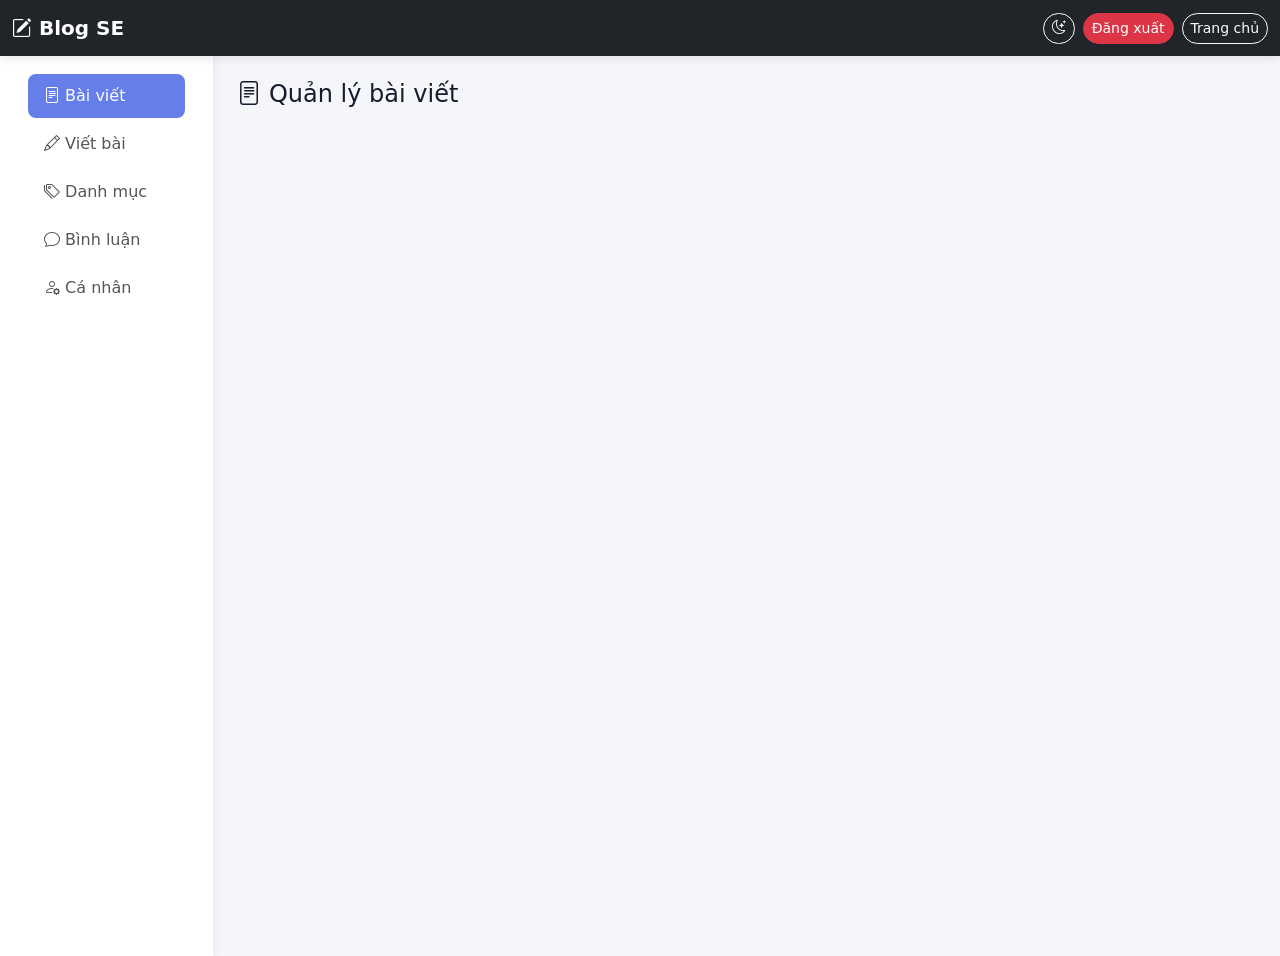
==== src/main/webapp/dashboard.html @ 47fefaf0 "Initial commit" ====
<!DOCTYPE html>
<html lang="vi">

<head>
    <meta charset="UTF-8">
    <meta name="viewport" content="width=device-width, initial-scale=1.0">
    <title>Dashboard - Blog SE</title>
    <link href="https://cdn.jsdelivr.net/npm/bootstrap@5.3.0/dist/css/bootstrap.min.css" rel="stylesheet">
    <link rel="stylesheet" href="https://cdn.jsdelivr.net/npm/bootstrap-icons@1.10.0/font/bootstrap-icons.css">
    <link rel="stylesheet" href="css/style.css">
</head>

<body>
    <!-- Navbar -->
    <nav class="navbar navbar-expand-lg navbar-dark bg-dark">
        <div class="container-fluid">
            <a class="navbar-brand fw-bold" href="index.html"><i class="bi bi-pencil-square"></i> Blog SE</a>
            <div class="d-flex align-items-center">
                <span class="text-white me-2" id="userInfo"></span>
                <button class="btn btn-outline-light btn-sm me-2" onclick="toggleTheme()"><i
                        class="bi bi-moon-stars"></i></button>
                <a href="#" class="btn btn-danger btn-sm me-2" onclick="logout()">Đăng xuất</a>
                <a href="index.html" class="btn btn-outline-light btn-sm">Trang chủ</a>
            </div>
        </div>
    </nav>

    <div class="container-fluid">
        <div class="row">
            <!-- Sidebar -->
            <nav class="col-md-2 d-md-block sidebar p-3">
                <ul class="nav flex-column">
                    <li class="nav-item">
                        <a class="nav-link active" href="#" onclick="loadSection('posts')"><i
                                class="bi bi-file-text"></i> Bài viết</a>
                    </li>
                    <li class="nav-item">
                        <a class="nav-link" href="#" onclick="loadSection('write')"><i class="bi bi-pencil"></i> Viết
                            bài</a>
                    </li>
                    <li class="nav-item">
                        <a class="nav-link" href="#" onclick="loadSection('categories')"><i class="bi bi-tags"></i> Danh
                            mục</a>
                    </li>
                    <li class="nav-item">
                        <a class="nav-link" href="#" onclick="loadSection('comments')"><i class="bi bi-chat"></i> Bình
                            luận</a>
                    </li>
                    <li class="nav-item" id="modMenu" style="display:none;">
                        <a class="nav-link" href="#" onclick="loadSection('moderation')"><i
                                class="bi bi-check-circle"></i> Duyệt bài</a>
                    </li>
                    <li class="nav-item" id="adminMenu" style="display:none;">
                        <a class="nav-link" href="#" onclick="loadSection('users')"><i class="bi bi-people"></i> Người
                            dùng</a>
                    </li>
                    <li class="nav-item">
                        <a class="nav-link" href="profile.html"><i class="bi bi-person-gear"></i> Cá nhân</a>
                    </li>
                </ul>
            </nav>

            <!-- Content -->
            <main class="col-md-10 p-4">
                <div id="dashContent">
                    <h4><i class="bi bi-file-text"></i> Quản lý bài viết</h4>
                    <div id="postsContainer"></div>
                </div>
            </main>
        </div>
    </div>

    <script src="https://cdn.jsdelivr.net/npm/bootstrap@5.3.0/dist/js/bootstrap.bundle.min.js"></script>
    <script src="js/app.js"></script>
    <script>
        let currentUser = null;

        function updateUI(user) {
            document.getElementById('userInfo').textContent = '👤 ' + user.fullName;
            if (user.role === 'MODERATOR' || user.role === 'ADMIN') {
                document.getElementById('modMenu').style.display = 'block';
            } else {
                document.getElementById('modMenu').style.display = 'none';
            }
            if (user.role === 'ADMIN') {
                document.getElementById('adminMenu').style.display = 'block';
            } else {
                document.getElementById('adminMenu').style.display = 'none';
            }
        }

        async function checkLogin() {
            const res = await callApi('GET', '/current-user');
            if (res.success) {
                currentUser = res.user;
                updateUI(currentUser);
                loadSection('posts');
            } else {
                window.location.href = 'login.html';
            }
        }

        async function loadSection(section) {
            const content = document.getElementById('dashContent');
            switch (section) {
                case 'posts':
                    content.innerHTML = `
                        <h4><i class="bi bi-file-text"></i> Quản lý bài viết</h4>
                        <div class="table-responsive">
                            <table class="table table-hover">
                                <thead><tr><th>ID</th><th>Tiêu đề</th><th>Trạng thái</th><th>Hành động</th></tr></thead>
                                <tbody id="myPostsBody"><tr><td colspan="4" class="text-center text-muted">Đang tải...</td></tr></tbody>
                            </table>
                        </div>`;
                    await loadMyPosts();
                    break;
                case 'write':
                    content.innerHTML = `
                        <h4><i class="bi bi-pencil"></i> Viết bài mới</h4>
                        <div class="card p-3">
                            <form id="writeForm">
                                <div class="mb-2"><input type="text" id="postTitle" class="form-control" placeholder="Tiêu đề" required></div>
                                <div class="mb-2"><input type="text" id="postSummary" class="form-control" placeholder="Tóm tắt"></div>
                                <div class="mb-2"><select id="postCategory" class="form-select"></select></div>
                                <div class="mb-2"><textarea id="postContent" class="form-control" rows="6" placeholder="Nội dung..."></textarea></div>
                                <button type="submit" class="btn btn-primary">Đăng bài</button>
                            </form>
                        </div>
                    `;
                    await loadCategoryOptions();
                    document.getElementById('writeForm').addEventListener('submit', submitPost);
                    break;
                case 'categories':
                    content.innerHTML = `
                        <h4><i class="bi bi-tags"></i> Danh mục</h4>
                        <div id="categoryList" class="table-responsive"></div>`;
                    await loadCategories();
                    break;
                case 'comments':
                    content.innerHTML = `
                        <h4><i class="bi bi-chat"></i> Quản lý bình luận</h4>
                        <div id="commentList" class="table-responsive"></div>`;
                    await loadAllComments();
                    break;
                case 'moderation':
                    content.innerHTML = `
                        <h4><i class="bi bi-check-circle"></i> Duyệt bài</h4>
                        <div id="pendingPosts"></div>`;
                    await loadPendingPosts();
                    break;
                case 'users':
                    content.innerHTML = `
                        <h4><i class="bi bi-people"></i> Quản lý người dùng</h4>
                        <div class="input-group mb-2" style="max-width:300px;">
                            <input type="text" id="searchUserInput" class="form-control" placeholder="Tìm user..." onkeyup="loadUsers()">
                            <button class="btn btn-outline-secondary" onclick="document.getElementById('searchUserInput').value=''; loadUsers()">✕</button>
                        </div>
                        <div id="userList" class="table-responsive"></div>`;
                    await loadUsers();
                    break;
            }
        }

        // ---- My Posts ----
        async function loadMyPosts() {
            const posts = await callApi('GET', '/posts?action=my');
            const tbody = document.getElementById('myPostsBody');
            if (!posts || posts.length === 0) {
                tbody.innerHTML = '<tr><td colspan="4" class="text-center text-muted">Chưa có bài viết</td></tr>';
                return;
            }
            tbody.innerHTML = posts.map(p => `
                <tr>
                    <td>${p.postId}</td>
                    <td>${p.title}</td>
                    <td>${getStatusBadge(p.status)}</td>
                    <td>
                        <button class="btn btn-sm btn-danger" onclick="deletePost(${p.postId})"><i class="bi bi-trash"></i></button>
                        ${p.status === 'REJECTED' ? `<button class="btn btn-sm btn-warning" onclick="resubmitPost(${p.postId})">Gửi lại</button>` : ''}
                    </td>
                </tr>
            `).join('');
        }

        async function deletePost(id) {
            if (!confirm('Xóa bài viết này?')) return;
            const result = await callApi('POST', '/posts', { action: 'delete', id });
            if (result.success) { showToast('Đã xóa', 'success'); loadMyPosts(); }
            else showToast(result.message || 'Lỗi', 'danger');
        }

        async function resubmitPost(id) {
            const result = await callApi('POST', '/posts', { action: 'resubmit', id });
            if (result.success) { showToast('Đã gửi lại', 'success'); loadMyPosts(); }
            else showToast(result.message || 'Lỗi', 'danger');
        }

        // ---- Write ----
        async function loadCategoryOptions() {
            const cats = await callApi('GET', '/categories');
            const sel = document.getElementById('postCategory');
            if (cats) sel.innerHTML = cats.map(c => `<option value="${c.categoryId}">${c.categoryName}</option>`).join('');
        }

        async function submitPost(e) {
            e.preventDefault();
            const title = document.getElementById('postTitle').value.trim();
            const content = document.getElementById('postContent').value.trim();
            if (!title || !content) { showToast('Vui lòng nhập đủ tiêu đề và nội dung', 'danger'); return; }
            const data = {
                action: 'add',
                title,
                content,
                summary: document.getElementById('postSummary').value.trim(),
                categoryId: document.getElementById('postCategory').value
            };
            const result = await callApi('POST', '/posts', data);
            if (result.success) {
                showToast('✅ ' + result.message, 'success');
                loadSection('posts');
            } else {
                showToast('❌ ' + result.message, 'danger');
            }
        }

        // ---- Categories ----
        async function loadCategories() {
            const cats = await callApi('GET', '/categories');
            const container = document.getElementById('categoryList');
            if (!cats || cats.length === 0) {
                container.innerHTML = '<p class="text-muted">Chưa có danh mục</p>';
                return;
            }
            container.innerHTML = `<table class="table"><thead><tr><th>Tên</th><th>Mô tả</th></tr></thead><tbody>
                ${cats.map(c => `<tr><td>${c.categoryName}</td><td>${c.description || ''}</td></tr>`).join('')}
            </tbody></table>`;
        }

        // ---- All Comments (Mod/Admin) ----
        async function loadAllComments() {
            const comments = await callApi('GET', '/comments?action=all');
            const container = document.getElementById('commentList');
            if (!comments || comments.length === 0) {
                container.innerHTML = '<p class="text-muted">Chưa có bình luận</p>';
                return;
            }
            container.innerHTML = `<table class="table"><thead><tr><th>ID</th><th>Nội dung</th><th>Bài viết</th><th>Người dùng</th><th>Trạng thái</th><th>Hành động</th></tr></thead><tbody>
                ${comments.map(c => `
                    <tr>
                        <td>${c.commentId}</td>
                        <td>${c.content}</td>
                        <td>${c.postTitle || 'N/A'}</td>
                        <td>${c.username}</td>
                        <td>${getStatusBadge(c.status)}</td>
                        <td>
                            <button class="btn btn-sm btn-outline-warning" onclick="toggleCommentAdmin(${c.commentId})">
                                ${c.status === 'VISIBLE' ? 'Ẩn' : 'Hiện'}
                            </button>
                            <button class="btn btn-sm btn-outline-danger" onclick="deleteCommentAdmin(${c.commentId})">Xóa</button>
                        </td>
                    </tr>
                `).join('')}
            </tbody></table>`;
        }

        async function toggleCommentAdmin(id) {
            const result = await callApi('POST', '/comments', { action: 'toggle', id });
            if (result.success) { showToast('Đã cập nhật', 'success'); loadAllComments(); }
            else showToast(result.message || 'Lỗi', 'danger');
        }

        async function deleteCommentAdmin(id) {
            if (!confirm('Xóa bình luận này?')) return;
            const result = await callApi('POST', '/comments', { action: 'delete', id });
            if (result.success) { showToast('Đã xóa', 'success'); loadAllComments(); }
            else showToast(result.message || 'Lỗi', 'danger');
        }

        // ---- Pending Posts (Moderator) ----
        async function loadPendingPosts() {
            const posts = await callApi('GET', '/posts?action=pending');
            const container = document.getElementById('pendingPosts');
            if (!posts || posts.length === 0) {
                container.innerHTML = '<p class="text-muted">Không có bài chờ duyệt</p>';
                return;
            }
            container.innerHTML = posts.map(p => `
                <div class="card p-3 mb-2">
                    <div class="d-flex justify-content-between align-items-center">
                        <div><strong>${p.title}</strong> ${getStatusBadge(p.status)}</div>
                        <div>
                            <button class="btn btn-sm btn-success" onclick="approvePost(${p.postId})"><i class="bi bi-check"></i> Duyệt</button>
                            <button class="btn btn-sm btn-danger" onclick="rejectPost(${p.postId})"><i class="bi bi-x"></i> Từ chối</button>
                        </div>
                    </div>
                    <small class="text-muted">${p.authorName}</small>
                </div>
            `).join('');
        }

        async function approvePost(id) {
            const result = await callApi('POST', '/posts', { action: 'approve', id });
            if (result.success) { showToast('Đã duyệt', 'success'); loadPendingPosts(); loadMyPosts(); }
            else showToast(result.message || 'Lỗi', 'danger');
        }

        async function rejectPost(id) {
            const reason = prompt('Lý do từ chối:');
            if (reason === null) return;
            const result = await callApi('POST', '/posts', { action: 'reject', id });
            if (result.success) { showToast('Đã từ chối', 'warning'); loadPendingPosts(); loadMyPosts(); }
            else showToast(result.message || 'Lỗi', 'danger');
        }

        // ---- Users (Admin) ----
        async function loadUsers() {
            const keyword = document.getElementById('searchUserInput')?.value || '';
            const url = keyword ? `/users?action=search&keyword=${encodeURIComponent(keyword)}` : '/users?action=list';
            const users = await callApi('GET', url);
            const container = document.getElementById('userList');
            if (!users || users.length === 0) {
                container.innerHTML = '<p class="text-muted">Không tìm thấy user</p>';
                return;
            }
            container.innerHTML = `<table class="table"><thead><tr><th>Username</th><th>Họ tên</th><th>Quyền</th><th>Trạng thái</th><th>Hành động</th></tr></thead><tbody>
                ${users.map(u => `
                    <tr>
                        <td>${u.username}</td>
                        <td>${u.fullName}</td>
                        <td><span class="badge ${u.role === 'ADMIN' ? 'bg-danger' : u.role === 'MODERATOR' ? 'bg-warning' : 'bg-secondary'}">${u.role}</span></td>
                        <td>${getStatusBadge(u.status)}</td>
                        <td>
                            ${u.userId !== currentUser?.userId ? `
                                <button class="btn btn-sm btn-${u.status === 'ACTIVE' ? 'danger' : 'success'}" onclick="toggleUser(${u.userId})">${u.status === 'ACTIVE' ? '🔒 Khóa' : '🔓 Mở'}</button>
                                <button class="btn btn-sm btn-info" onclick="changeRole(${u.userId})"><i class="bi bi-arrow-repeat"></i></button>
                            ` : ''}
                        </td>
                    </tr>
                `).join('')}
            </tbody></table>`;
        }

        async function toggleUser(id) {
            const user = await callApi('GET', `/users?action=detail&id=${id}`);
            if (user.error) return;
            const newStatus = user.status === 'ACTIVE' ? 'BLOCKED' : 'ACTIVE';
            const result = await callApi('POST', '/users', { action: 'block', id, status: newStatus });
            if (result.success) { showToast(`Đã ${newStatus === 'ACTIVE' ? 'mở khóa' : 'khóa'}`, 'success'); loadUsers(); }
            else showToast(result.message || 'Lỗi', 'danger');
        }

        async function changeRole(id) {
            const roles = ['USER', 'MODERATOR', 'ADMIN'];
            const user = await callApi('GET', `/users?action=detail&id=${id}`);
            if (user.error) return;
            const newRole = roles[(roles.indexOf(user.role) + 1) % roles.length];
            const result = await callApi('POST', '/users', { action: 'changeRole', id, role: newRole });
            if (result.success) { showToast(`Đã đổi thành ${newRole}`, 'info'); loadUsers(); }
            else showToast(result.message || 'Lỗi', 'danger');
        }

        // ---- Logout ----
        async function logout() {
            await callApi('POST', '/logout');
            window.location.href = 'login.html';
        }

        // ---- Init ----
        document.addEventListener('DOMContentLoaded', function () {
            loadTheme();
            checkLogin();
        });
    </script>
</body>

</html>
---- src/main/webapp/css/style.css ----
/* ===== RESET & BASE ===== */
* {
    box-sizing: border-box;
    margin: 0;
    padding: 0;
}

body {
    font-family: 'Segoe UI', system-ui, -apple-system, sans-serif;
    background: #f4f6f9;
    color: #1a1a2e;
    transition: background 0.3s ease, color 0.3s ease;
}

a {
    text-decoration: none;
}

/* ===== DARK THEME CẢI TIẾN ===== */
body.dark-theme {
    background: #0d0d1a;
    color: #e8e8e8;
}

body.dark-theme .card,
body.dark-theme .filter-section,
body.dark-theme .sidebar,
body.dark-theme .form-control,
body.dark-theme .list-group-item,
body.dark-theme .modal-content,
body.dark-theme .login-card {
    background: #1a1a2e;
    color: #e8e8e8;
    border-color: #2a2a4a;
}

body.dark-theme .card-footer {
    background: #12121f;
    border-color: #2a2a4a;
}

body.dark-theme .navbar {
    background: #0a0a15 !important;
    border-bottom: 1px solid #2a2a4a;
}

body.dark-theme .text-muted {
    color: #a0a0b8 !important;
}

body.dark-theme .btn-outline-light {
    color: #ccc;
    border-color: #444;
}

body.dark-theme .btn-outline-light:hover {
    background: #333;
    color: #fff;
}

body.dark-theme .table {
    color: #e8e8e8;
}

body.dark-theme .table-striped>tbody>tr:nth-of-type(odd) {
    background: #14142a;
}

body.dark-theme .table-hover>tbody>tr:hover {
    background: #1e1e3a;
}

body.dark-theme .form-control {
    background: #14142a;
    color: #e8e8e8;
    border-color: #2a2a4a;
}

body.dark-theme .form-control:focus {
    background: #1a1a2e;
    border-color: #667eea;
    box-shadow: 0 0 0 0.2rem rgba(102, 126, 234, 0.25);
}

body.dark-theme .nav-link {
    color: #b0b0c8;
}

body.dark-theme .nav-link:hover {
    background: #2a2a4a;
    color: #fff;
}

body.dark-theme .nav-link.active {
    background: #667eea;
    color: white !important;
}

body.dark-theme .dropdown-menu {
    background: #1a1a2e;
    border-color: #2a2a4a;
}

body.dark-theme .dropdown-item {
    color: #e8e8e8;
}

body.dark-theme .dropdown-item:hover {
    background: #2a2a4a;
}

body.dark-theme .border-bottom {
    border-color: #2a2a4a !important;
}

body.dark-theme .comment-box {
    background: #14142a;
}

/* ===== NAVBAR ===== */
.navbar {
    box-shadow: 0 2px 10px rgba(0, 0, 0, 0.1);
}

.navbar-brand {
    font-weight: 700;
}

/* ===== HERO ===== */
.hero {
    background: linear-gradient(135deg, #667eea 0%, #764ba2 100%);
    color: white;
    padding: 60px 0;
}

/* ===== CARDS ===== */
.card {
    transition: transform 0.2s, box-shadow 0.2s;
    border: none;
    border-radius: 12px;
    box-shadow: 0 2px 10px rgba(0, 0, 0, 0.05);
    background: white;
}

.card:hover {
    transform: translateY(-4px);
    box-shadow: 0 8px 25px rgba(0, 0, 0, 0.12);
}

/* ===== FILTER SECTION ===== */
.filter-section {
    background: white;
    padding: 16px 20px;
    border-radius: 12px;
    box-shadow: 0 2px 8px rgba(0, 0, 0, 0.05);
    margin-bottom: 20px;
}

/* ===== SIDEBAR ===== */
.sidebar {
    background: white;
    min-height: 100vh;
    box-shadow: 2px 0 10px rgba(0, 0, 0, 0.05);
    padding: 20px 0;
}

.nav-link {
    border-radius: 8px;
    padding: 10px 16px;
    margin: 2px 12px;
    transition: 0.2s;
    color: #555;
}

.nav-link:hover {
    background: #e9ecef;
    color: #1a1a2e;
}

.nav-link.active {
    background: #667eea;
    color: white !important;
}

/* ===== BUTTONS ===== */
.btn-primary {
    background: linear-gradient(135deg, #667eea, #764ba2);
    border: none;
    transition: all 0.3s;
}

.btn-primary:hover {
    transform: scale(1.02);
    box-shadow: 0 8px 20px rgba(102, 126, 234, 0.4);
}

.btn-outline-primary {
    border-radius: 20px;
}

.btn-sm {
    border-radius: 20px;
}

/* ===== LOGIN CARD ===== */
.login-card {
    background: white;
    border-radius: 24px;
    padding: 48px;
    max-width: 440px;
    margin: 0 auto;
    box-shadow: 0 30px 80px rgba(0, 0, 0, 0.3);
    animation: fadeInUp 0.6s ease;
}

@keyframes fadeInUp {
    from {
        opacity: 0;
        transform: translateY(30px);
    }

    to {
        opacity: 1;
        transform: translateY(0);
    }
}

/* ===== BADGE ===== */
.badge-custom {
    font-size: 0.7rem;
    padding: 0.4rem 0.8rem;
}

/* ===== POST META ===== */
.post-meta {
    font-size: 0.85rem;
    color: #6c757d;
}

/* ===== COMMENTS ===== */
.comment-box {
    background: #f1f3f5;
    border-radius: 12px;
    padding: 12px 16px;
    margin-bottom: 8px;
}

/* ===== LIKE BUTTON ===== */
.like-btn {
    cursor: pointer;
    transition: 0.2s;
    border-radius: 30px;
}

.like-btn:hover {
    transform: scale(1.05);
}

/* ===== TOAST ===== */
.toast-container {
    position: fixed;
    bottom: 20px;
    right: 20px;
    z-index: 9999;
}

/* ===== RESPONSIVE ===== */
@media (max-width: 768px) {
    .sidebar {
        min-height: auto;
    }

    .login-card {
        padding: 30px;
        margin: 20px;
    }

    .hero {
        padding: 40px 0;
    }
}
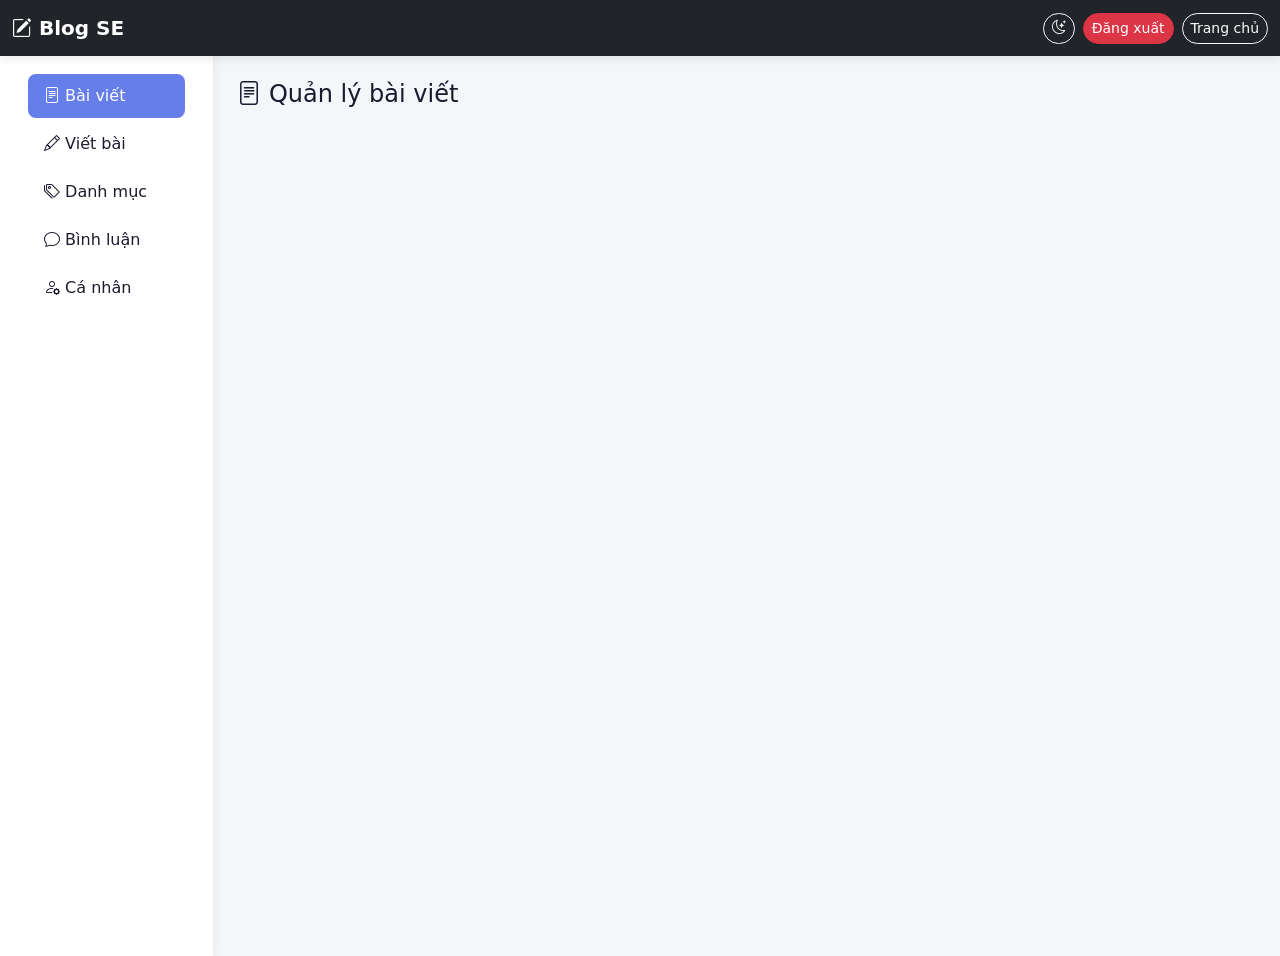
==== commit 1f3c7493: "Sửa lỗi" ====
--- a/src/main/webapp/dashboard.html
+++ b/src/main/webapp/dashboard.html
@@ -108,8 +108,8 @@
                         <h4><i class="bi bi-file-text"></i> Quản lý bài viết</h4>
                         <div class="table-responsive">
                             <table class="table table-hover">
-                                <thead><tr><th>ID</th><th>Tiêu đề</th><th>Trạng thái</th><th>Hành động</th></tr></thead>
-                                <tbody id="myPostsBody"><tr><td colspan="4" class="text-center text-muted">Đang tải...</td></tr></tbody>
+                                <thead><tr><th>ID</th><th>Tiêu đề</th><th>Trạng thái</th><th>Ngày tạo</th><th>Hành động</th></tr></thead>
+                                <tbody id="myPostsBody"><tr><td colspan="5" class="text-center text-muted">Đang tải...</td></tr></tbody>
                             </table>
                         </div>`;
                     await loadMyPosts();
@@ -166,14 +166,17 @@
             const posts = await callApi('GET', '/posts?action=my');
             const tbody = document.getElementById('myPostsBody');
             if (!posts || posts.length === 0) {
-                tbody.innerHTML = '<tr><td colspan="4" class="text-center text-muted">Chưa có bài viết</td></tr>';
-                return;
-            }
+                tbody.innerHTML = '<tr><td colspan="5" class="text-center text-muted">Chưa có bài viết</td></tr>';
+                return;
+            }
+            // Sắp xếp giảm dần theo ID (mới nhất lên đầu)
+            posts.sort((a, b) => b.postId - a.postId);
             tbody.innerHTML = posts.map(p => `
                 <tr>
                     <td>${p.postId}</td>
                     <td>${p.title}</td>
                     <td>${getStatusBadge(p.status)}</td>
+                    <td>${formatDate(p.createdAt)}</td>
                     <td>
                         <button class="btn btn-sm btn-danger" onclick="deletePost(${p.postId})"><i class="bi bi-trash"></i></button>
                         ${p.status === 'REJECTED' ? `<button class="btn btn-sm btn-warning" onclick="resubmitPost(${p.postId})">Gửi lại</button>` : ''}
@@ -185,14 +188,22 @@
         async function deletePost(id) {
             if (!confirm('Xóa bài viết này?')) return;
             const result = await callApi('POST', '/posts', { action: 'delete', id });
-            if (result.success) { showToast('Đã xóa', 'success'); loadMyPosts(); }
-            else showToast(result.message || 'Lỗi', 'danger');
+            if (result.success) {
+                showToast('Đã xóa bài viết', 'success');
+                await loadMyPosts(); // refresh lại danh sách
+            } else {
+                showToast(result.message || 'Lỗi xóa bài', 'danger');
+            }
         }
 
         async function resubmitPost(id) {
             const result = await callApi('POST', '/posts', { action: 'resubmit', id });
-            if (result.success) { showToast('Đã gửi lại', 'success'); loadMyPosts(); }
-            else showToast(result.message || 'Lỗi', 'danger');
+            if (result.success) {
+                showToast('Đã gửi lại bài', 'success');
+                await loadMyPosts();
+            } else {
+                showToast(result.message || 'Lỗi gửi lại', 'danger');
+            }
         }
 
         // ---- Write ----
@@ -206,7 +217,10 @@
             e.preventDefault();
             const title = document.getElementById('postTitle').value.trim();
             const content = document.getElementById('postContent').value.trim();
-            if (!title || !content) { showToast('Vui lòng nhập đủ tiêu đề và nội dung', 'danger'); return; }
+            if (!title || !content) {
+                showToast('Vui lòng nhập đủ tiêu đề và nội dung', 'danger');
+                return;
+            }
             const data = {
                 action: 'add',
                 title,
--- a/src/main/webapp/css/style.css
+++ b/src/main/webapp/css/style.css
@@ -16,32 +16,56 @@
     text-decoration: none;
 }
 
+/* ===== VARIABLES (áp dụng cho theme) ===== */
+:root {
+    --primary-color: #667eea;
+    --bg-color: #f4f6f9;
+    --text-color: #1a1a2e;
+    --card-bg: #ffffff;
+    --border-color: #e0e0e0;
+    --input-bg: #ffffff;
+    --nav-bg: #1a1a2e;
+    --hover-bg: #e9ecef;
+}
+
+body.dark-theme {
+    --bg-color: #0d0d1a;
+    --text-color: #e8e8e8;
+    --card-bg: #1a1a2e;
+    --border-color: #2a2a4a;
+    --input-bg: #14142a;
+    --hover-bg: #2a2a4a;
+    --nav-bg: #0a0a15;
+}
+
+body {
+    background: var(--bg-color);
+    color: var(--text-color);
+}
+
 /* ===== DARK THEME CẢI TIẾN ===== */
-body.dark-theme {
-    background: #0d0d1a;
-    color: #e8e8e8;
-}
-
 body.dark-theme .card,
 body.dark-theme .filter-section,
 body.dark-theme .sidebar,
 body.dark-theme .form-control,
 body.dark-theme .list-group-item,
 body.dark-theme .modal-content,
-body.dark-theme .login-card {
-    background: #1a1a2e;
-    color: #e8e8e8;
-    border-color: #2a2a4a;
+body.dark-theme .login-card,
+body.dark-theme .comment-box,
+body.dark-theme .dropdown-menu {
+    background: var(--card-bg);
+    color: var(--text-color);
+    border-color: var(--border-color);
 }
 
 body.dark-theme .card-footer {
     background: #12121f;
-    border-color: #2a2a4a;
+    border-color: var(--border-color);
 }
 
 body.dark-theme .navbar {
-    background: #0a0a15 !important;
-    border-bottom: 1px solid #2a2a4a;
+    background: var(--nav-bg) !important;
+    border-bottom: 1px solid var(--border-color);
 }
 
 body.dark-theme .text-muted {
@@ -59,7 +83,7 @@
 }
 
 body.dark-theme .table {
-    color: #e8e8e8;
+    color: var(--text-color);
 }
 
 body.dark-theme .table-striped>tbody>tr:nth-of-type(odd) {
@@ -71,14 +95,14 @@
 }
 
 body.dark-theme .form-control {
-    background: #14142a;
-    color: #e8e8e8;
-    border-color: #2a2a4a;
+    background: var(--input-bg);
+    color: var(--text-color);
+    border-color: var(--border-color);
 }
 
 body.dark-theme .form-control:focus {
     background: #1a1a2e;
-    border-color: #667eea;
+    border-color: var(--primary-color);
     box-shadow: 0 0 0 0.2rem rgba(102, 126, 234, 0.25);
 }
 
@@ -87,30 +111,25 @@
 }
 
 body.dark-theme .nav-link:hover {
-    background: #2a2a4a;
+    background: var(--hover-bg);
     color: #fff;
 }
 
 body.dark-theme .nav-link.active {
-    background: #667eea;
+    background: var(--primary-color);
     color: white !important;
 }
 
-body.dark-theme .dropdown-menu {
-    background: #1a1a2e;
-    border-color: #2a2a4a;
-}
-
 body.dark-theme .dropdown-item {
-    color: #e8e8e8;
+    color: var(--text-color);
 }
 
 body.dark-theme .dropdown-item:hover {
-    background: #2a2a4a;
+    background: var(--hover-bg);
 }
 
 body.dark-theme .border-bottom {
-    border-color: #2a2a4a !important;
+    border-color: var(--border-color) !important;
 }
 
 body.dark-theme .comment-box {
@@ -128,7 +147,7 @@
 
 /* ===== HERO ===== */
 .hero {
-    background: linear-gradient(135deg, #667eea 0%, #764ba2 100%);
+    background: linear-gradient(135deg, var(--primary-color) 0%, #764ba2 100%);
     color: white;
     padding: 60px 0;
 }
@@ -139,7 +158,8 @@
     border: none;
     border-radius: 12px;
     box-shadow: 0 2px 10px rgba(0, 0, 0, 0.05);
-    background: white;
+    background: var(--card-bg);
+    color: var(--text-color);
 }
 
 .card:hover {
@@ -149,7 +169,7 @@
 
 /* ===== FILTER SECTION ===== */
 .filter-section {
-    background: white;
+    background: var(--card-bg);
     padding: 16px 20px;
     border-radius: 12px;
     box-shadow: 0 2px 8px rgba(0, 0, 0, 0.05);
@@ -158,7 +178,7 @@
 
 /* ===== SIDEBAR ===== */
 .sidebar {
-    background: white;
+    background: var(--card-bg);
     min-height: 100vh;
     box-shadow: 2px 0 10px rgba(0, 0, 0, 0.05);
     padding: 20px 0;
@@ -169,24 +189,25 @@
     padding: 10px 16px;
     margin: 2px 12px;
     transition: 0.2s;
-    color: #555;
+    color: var(--text-color);
 }
 
 .nav-link:hover {
-    background: #e9ecef;
-    color: #1a1a2e;
+    background: var(--hover-bg);
+    color: var(--text-color);
 }
 
 .nav-link.active {
-    background: #667eea;
+    background: var(--primary-color);
     color: white !important;
 }
 
 /* ===== BUTTONS ===== */
 .btn-primary {
-    background: linear-gradient(135deg, #667eea, #764ba2);
+    background: linear-gradient(135deg, var(--primary-color), #764ba2);
     border: none;
     transition: all 0.3s;
+    color: white;
 }
 
 .btn-primary:hover {
@@ -204,13 +225,14 @@
 
 /* ===== LOGIN CARD ===== */
 .login-card {
-    background: white;
+    background: var(--card-bg);
     border-radius: 24px;
     padding: 48px;
     max-width: 440px;
     margin: 0 auto;
     box-shadow: 0 30px 80px rgba(0, 0, 0, 0.3);
     animation: fadeInUp 0.6s ease;
+    color: var(--text-color);
 }
 
 @keyframes fadeInUp {
@@ -239,10 +261,17 @@
 
 /* ===== COMMENTS ===== */
 .comment-box {
-    background: #f1f3f5;
+    background: var(--card-bg);
     border-radius: 12px;
     padding: 12px 16px;
     margin-bottom: 8px;
+    border: 1px solid var(--border-color);
+}
+
+.comment-reply {
+    margin-left: 40px;
+    border-left: 3px solid var(--primary-color);
+    padding-left: 16px;
 }
 
 /* ===== LIKE BUTTON ===== */
@@ -278,4 +307,42 @@
     .hero {
         padding: 40px 0;
     }
+
+    .comment-reply {
+        margin-left: 20px;
+        padding-left: 12px;
+    }
+}
+
+/* ===== VIDEO/IMAGE CONTAINER ===== */
+.media-container {
+    max-width: 100%;
+    border-radius: 12px;
+    overflow: hidden;
+    margin: 12px 0;
+}
+
+.media-container img {
+    max-width: 100%;
+    height: auto;
+    border-radius: 12px;
+}
+
+.media-container iframe {
+    width: 100%;
+    height: 400px;
+    border-radius: 12px;
+    border: none;
+}
+
+/* ===== DARK THEME MEDIA ===== */
+body.dark-theme .media-container iframe {
+    background: #1a1a2e;
+}
+
+/* ===== COMMENTS COUNT ===== */
+.comment-count {
+    font-size: 0.85rem;
+    color: #6c757d;
+    margin-left: 8px;
 }
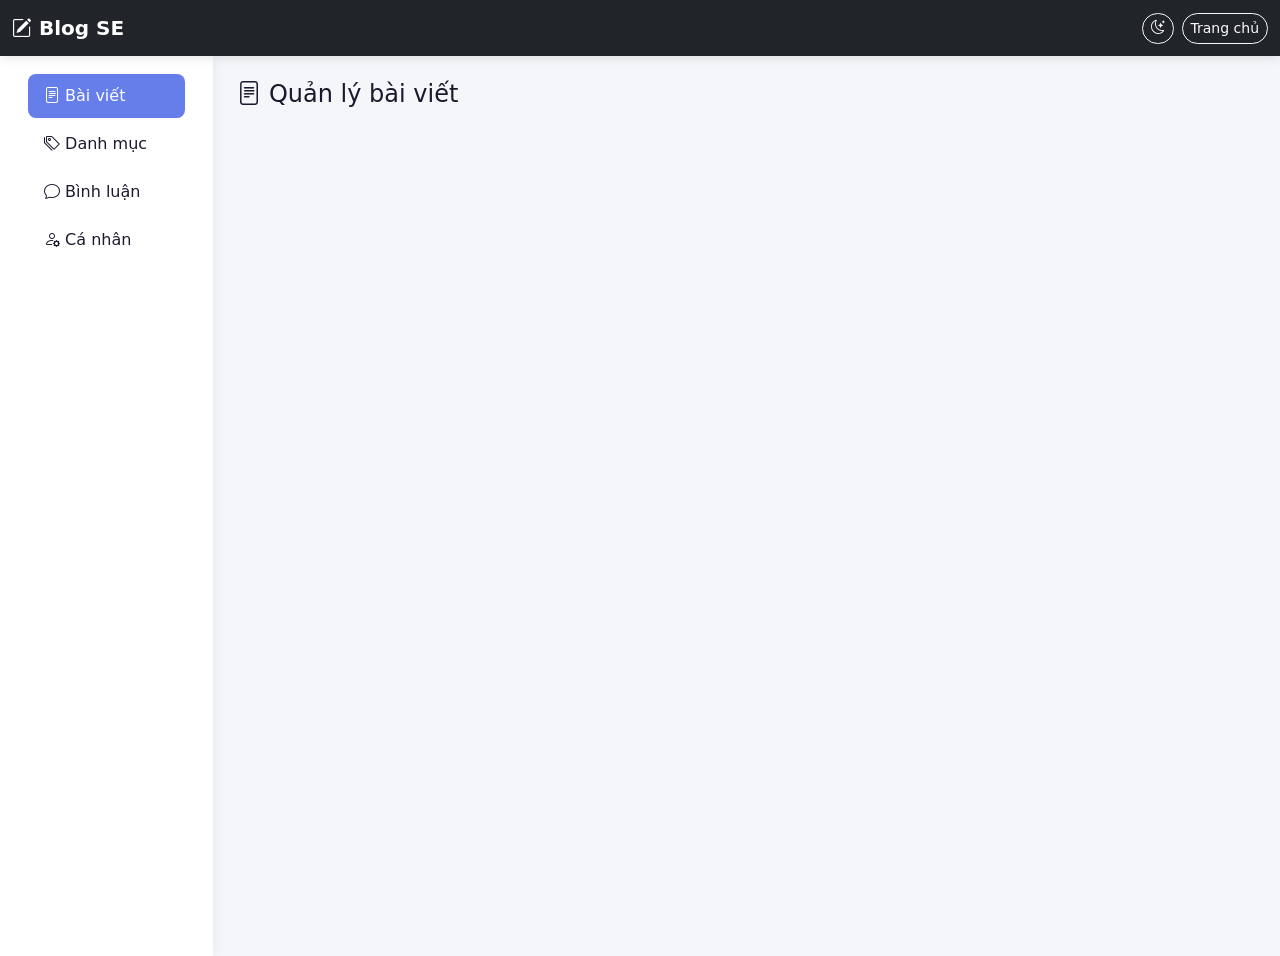
==== commit befb0b5d: "Fix much code" ====
--- a/src/main/webapp/dashboard.html
+++ b/src/main/webapp/dashboard.html
@@ -16,10 +16,12 @@
         <div class="container-fluid">
             <a class="navbar-brand fw-bold" href="index.html"><i class="bi bi-pencil-square"></i> Blog SE</a>
             <div class="d-flex align-items-center">
-                <span class="text-white me-2" id="userInfo"></span>
+                <img id="avatarImg" src="https://ui-avatars.com/api/?name=User&background=667eea&color=fff&size=32"
+                    class="rounded-circle me-2" style="width:32px;height:32px;object-fit:cover;display:none;">
+                <span id="userInfo" class="text-white me-2 d-none"></span>
                 <button class="btn btn-outline-light btn-sm me-2" onclick="toggleTheme()"><i
                         class="bi bi-moon-stars"></i></button>
-                <a href="#" class="btn btn-danger btn-sm me-2" onclick="logout()">Đăng xuất</a>
+                <a href="#" id="logoutBtn" class="btn btn-danger btn-sm me-2 d-none" onclick="logout()">Đăng xuất</a>
                 <a href="index.html" class="btn btn-outline-light btn-sm">Trang chủ</a>
             </div>
         </div>
@@ -34,7 +36,7 @@
                         <a class="nav-link active" href="#" onclick="loadSection('posts')"><i
                                 class="bi bi-file-text"></i> Bài viết</a>
                     </li>
-                    <li class="nav-item">
+                    <li class="nav-item" id="writeMenu" style="display:none;">
                         <a class="nav-link" href="#" onclick="loadSection('write')"><i class="bi bi-pencil"></i> Viết
                             bài</a>
                     </li>
@@ -75,25 +77,14 @@
     <script>
         let currentUser = null;
 
-        function updateUI(user) {
-            document.getElementById('userInfo').textContent = '👤 ' + user.fullName;
-            if (user.role === 'MODERATOR' || user.role === 'ADMIN') {
-                document.getElementById('modMenu').style.display = 'block';
-            } else {
-                document.getElementById('modMenu').style.display = 'none';
-            }
-            if (user.role === 'ADMIN') {
-                document.getElementById('adminMenu').style.display = 'block';
-            } else {
-                document.getElementById('adminMenu').style.display = 'none';
-            }
-        }
-
         async function checkLogin() {
             const res = await callApi('GET', '/current-user');
             if (res.success) {
                 currentUser = res.user;
                 updateUI(currentUser);
+                document.getElementById('writeMenu').style.display = currentUser.role === 'USER' ? 'block' : 'none';
+                document.getElementById('modMenu').style.display = (currentUser.role === 'MODERATOR' || currentUser.role === 'ADMIN') ? 'block' : 'none';
+                document.getElementById('adminMenu').style.display = currentUser.role === 'ADMIN' ? 'block' : 'none';
                 loadSection('posts');
             } else {
                 window.location.href = 'login.html';
@@ -125,16 +116,23 @@
                                 <div class="mb-2"><textarea id="postContent" class="form-control" rows="6" placeholder="Nội dung..."></textarea></div>
                                 <button type="submit" class="btn btn-primary">Đăng bài</button>
                             </form>
-                        </div>
-                    `;
+                        </div>`;
                     await loadCategoryOptions();
                     document.getElementById('writeForm').addEventListener('submit', submitPost);
                     break;
                 case 'categories':
                     content.innerHTML = `
                         <h4><i class="bi bi-tags"></i> Danh mục</h4>
+                        <div class="mb-2" id="categoryAddArea">
+                            <form id="addCategoryForm" class="d-flex gap-2">
+                                <input type="text" id="newCategoryName" class="form-control" placeholder="Tên danh mục" required>
+                                <input type="text" id="newCategoryDesc" class="form-control" placeholder="Mô tả">
+                                <button type="submit" class="btn btn-primary">Thêm</button>
+                            </form>
+                        </div>
                         <div id="categoryList" class="table-responsive"></div>`;
                     await loadCategories();
+                    document.getElementById('addCategoryForm').addEventListener('submit', addCategory);
                     break;
                 case 'comments':
                     content.innerHTML = `
@@ -169,7 +167,6 @@
                 tbody.innerHTML = '<tr><td colspan="5" class="text-center text-muted">Chưa có bài viết</td></tr>';
                 return;
             }
-            // Sắp xếp giảm dần theo ID (mới nhất lên đầu)
             posts.sort((a, b) => b.postId - a.postId);
             tbody.innerHTML = posts.map(p => `
                 <tr>
@@ -190,7 +187,7 @@
             const result = await callApi('POST', '/posts', { action: 'delete', id });
             if (result.success) {
                 showToast('Đã xóa bài viết', 'success');
-                await loadMyPosts(); // refresh lại danh sách
+                await loadMyPosts();
             } else {
                 showToast(result.message || 'Lỗi xóa bài', 'danger');
             }
@@ -245,12 +242,67 @@
                 container.innerHTML = '<p class="text-muted">Chưa có danh mục</p>';
                 return;
             }
-            container.innerHTML = `<table class="table"><thead><tr><th>Tên</th><th>Mô tả</th></tr></thead><tbody>
-                ${cats.map(c => `<tr><td>${c.categoryName}</td><td>${c.description || ''}</td></tr>`).join('')}
+            const canEdit = currentUser && (currentUser.role === 'MODERATOR' || currentUser.role === 'ADMIN');
+            container.innerHTML = `<table class="table"><thead><tr><th>Tên</th><th>Mô tả</th>${canEdit ? '<th>Hành động</th>' : ''}</tr></thead><tbody>
+                ${cats.map(c => `
+                    <tr>
+                        <td>${c.categoryName}</td>
+                        <td>${c.description || ''}</td>
+                        ${canEdit ? `
+                            <td>
+                                <button class="btn btn-sm btn-outline-primary" onclick="editCategory(${c.categoryId}, '${c.categoryName}', '${c.description || ''}')"><i class="bi bi-pencil"></i></button>
+                                <button class="btn btn-sm btn-outline-danger" onclick="deleteCategory(${c.categoryId})"><i class="bi bi-trash"></i></button>
+                            </td>
+                        ` : ''}
+                    </tr>
+                `).join('')}
             </tbody></table>`;
         }
 
-        // ---- All Comments (Mod/Admin) ----
+        async function addCategory(e) {
+            e.preventDefault();
+            const name = document.getElementById('newCategoryName').value.trim();
+            const desc = document.getElementById('newCategoryDesc').value.trim();
+            if (!name) { showToast('Tên danh mục không được để trống', 'danger'); return; }
+            const result = await callApi('POST', '/categories', { action: 'add', name, description: desc });
+            if (result.success) {
+                showToast('Đã thêm danh mục', 'success');
+                document.getElementById('newCategoryName').value = '';
+                document.getElementById('newCategoryDesc').value = '';
+                loadCategories();
+            } else {
+                showToast(result.message || 'Lỗi', 'danger');
+            }
+        }
+
+        function editCategory(id, name, desc) {
+            const newName = prompt('Tên danh mục:', name);
+            if (newName === null) return;
+            const newDesc = prompt('Mô tả:', desc);
+            if (newDesc === null) return;
+            callApi('POST', '/categories', { action: 'update', id, name: newName.trim(), description: newDesc.trim() })
+                .then(result => {
+                    if (result.success) {
+                        showToast('Đã cập nhật', 'success');
+                        loadCategories();
+                    } else {
+                        showToast(result.message || 'Lỗi', 'danger');
+                    }
+                });
+        }
+
+        async function deleteCategory(id) {
+            if (!confirm('Xóa danh mục này?')) return;
+            const result = await callApi('POST', '/categories', { action: 'delete', id });
+            if (result.success) {
+                showToast('Đã xóa danh mục', 'success');
+                loadCategories();
+            } else {
+                showToast(result.message || 'Lỗi', 'danger');
+            }
+        }
+
+        // ---- All Comments ----
         async function loadAllComments() {
             const comments = await callApi('GET', '/comments?action=all');
             const container = document.getElementById('commentList');
@@ -303,6 +355,7 @@
                     <div class="d-flex justify-content-between align-items-center">
                         <div><strong>${p.title}</strong> ${getStatusBadge(p.status)}</div>
                         <div>
+                            <button class="btn btn-sm btn-info" onclick="viewPostForModeration(${p.postId})"><i class="bi bi-eye"></i> Xem</button>
                             <button class="btn btn-sm btn-success" onclick="approvePost(${p.postId})"><i class="bi bi-check"></i> Duyệt</button>
                             <button class="btn btn-sm btn-danger" onclick="rejectPost(${p.postId})"><i class="bi bi-x"></i> Từ chối</button>
                         </div>
@@ -310,6 +363,11 @@
                     <small class="text-muted">${p.authorName}</small>
                 </div>
             `).join('');
+        }
+
+        function viewPostForModeration(postId) {
+            const url = window.location.origin + '/java/post-detail.html?id=' + postId + '&mod=1';
+            window.open(url, '_blank');
         }
 
         async function approvePost(id) {
@@ -341,12 +399,17 @@
                     <tr>
                         <td>${u.username}</td>
                         <td>${u.fullName}</td>
-                        <td><span class="badge ${u.role === 'ADMIN' ? 'bg-danger' : u.role === 'MODERATOR' ? 'bg-warning' : 'bg-secondary'}">${u.role}</span></td>
+                        <td>
+                            <select class="form-select form-select-sm" style="width:120px;display:inline-block;" onchange="changeRole(${u.userId}, this.value)" ${u.userId === currentUser?.userId ? 'disabled' : ''}>
+                                <option value="USER" ${u.role === 'USER' ? 'selected' : ''}>User</option>
+                                <option value="MODERATOR" ${u.role === 'MODERATOR' ? 'selected' : ''}>Moderator</option>
+                                <option value="ADMIN" ${u.role === 'ADMIN' ? 'selected' : ''}>Admin</option>
+                            </select>
+                        </td>
                         <td>${getStatusBadge(u.status)}</td>
                         <td>
                             ${u.userId !== currentUser?.userId ? `
                                 <button class="btn btn-sm btn-${u.status === 'ACTIVE' ? 'danger' : 'success'}" onclick="toggleUser(${u.userId})">${u.status === 'ACTIVE' ? '🔒 Khóa' : '🔓 Mở'}</button>
-                                <button class="btn btn-sm btn-info" onclick="changeRole(${u.userId})"><i class="bi bi-arrow-repeat"></i></button>
                             ` : ''}
                         </td>
                     </tr>
@@ -363,11 +426,8 @@
             else showToast(result.message || 'Lỗi', 'danger');
         }
 
-        async function changeRole(id) {
-            const roles = ['USER', 'MODERATOR', 'ADMIN'];
-            const user = await callApi('GET', `/users?action=detail&id=${id}`);
-            if (user.error) return;
-            const newRole = roles[(roles.indexOf(user.role) + 1) % roles.length];
+        async function changeRole(id, newRole) {
+            if (!confirm('Đổi quyền người dùng này?')) return;
             const result = await callApi('POST', '/users', { action: 'changeRole', id, role: newRole });
             if (result.success) { showToast(`Đã đổi thành ${newRole}`, 'info'); loadUsers(); }
             else showToast(result.message || 'Lỗi', 'danger');
@@ -382,6 +442,7 @@
         // ---- Init ----
         document.addEventListener('DOMContentLoaded', function () {
             loadTheme();
+            applyGlobalSettings();
             checkLogin();
         });
     </script>
--- a/src/main/webapp/css/style.css
+++ b/src/main/webapp/css/style.css
@@ -345,4 +345,21 @@
     font-size: 0.85rem;
     color: #6c757d;
     margin-left: 8px;
+}
+
+/* ===== AVATAR UPLOAD ===== */
+#avatarForm input[type="file"] {
+    font-size: 0.8rem;
+    padding: 4px;
+}
+
+#avatarForm .btn-sm {
+    font-size: 0.8rem;
+}
+
+/* ===== DROPDOWN ROLE ===== */
+select.form-select-sm {
+    font-size: 0.8rem;
+    padding: 2px 6px;
+    height: 30px;
 }
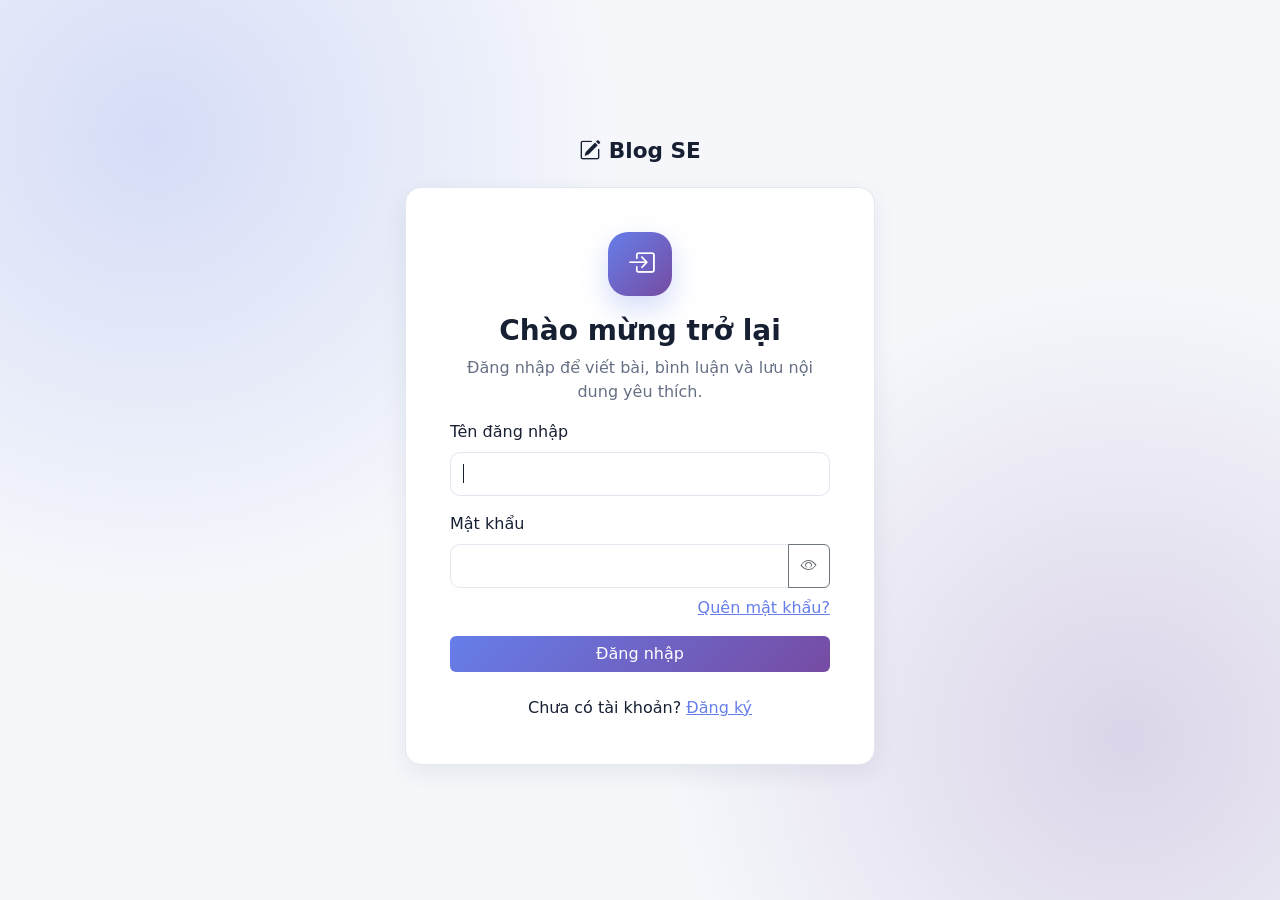
==== commit ec0361f1: "More fix bugs" ====
--- a/src/main/webapp/dashboard.html
+++ b/src/main/webapp/dashboard.html
@@ -5,447 +5,226 @@
     <meta charset="UTF-8">
     <meta name="viewport" content="width=device-width, initial-scale=1.0">
     <title>Dashboard - Blog SE</title>
-    <link href="https://cdn.jsdelivr.net/npm/bootstrap@5.3.0/dist/css/bootstrap.min.css" rel="stylesheet">
-    <link rel="stylesheet" href="https://cdn.jsdelivr.net/npm/bootstrap-icons@1.10.0/font/bootstrap-icons.css">
-    <link rel="stylesheet" href="css/style.css">
+    <link href="https://cdn.jsdelivr.net/npm/bootstrap@5.3.3/dist/css/bootstrap.min.css" rel="stylesheet">
+    <link href="https://cdn.jsdelivr.net/npm/bootstrap-icons@1.11.3/font/bootstrap-icons.css" rel="stylesheet">
+    <link href="css/app.css?v=20260806" rel="stylesheet">
+    <link href="css/pages/dashboard.css?v=20260806" rel="stylesheet">
 </head>
 
 <body>
-    <!-- Navbar -->
-    <nav class="navbar navbar-expand-lg navbar-dark bg-dark">
-        <div class="container-fluid">
-            <a class="navbar-brand fw-bold" href="index.html"><i class="bi bi-pencil-square"></i> Blog SE</a>
-            <div class="d-flex align-items-center">
-                <img id="avatarImg" src="https://ui-avatars.com/api/?name=User&background=667eea&color=fff&size=32"
-                    class="rounded-circle me-2" style="width:32px;height:32px;object-fit:cover;display:none;">
-                <span id="userInfo" class="text-white me-2 d-none"></span>
-                <button class="btn btn-outline-light btn-sm me-2" onclick="toggleTheme()"><i
-                        class="bi bi-moon-stars"></i></button>
-                <a href="#" id="logoutBtn" class="btn btn-danger btn-sm me-2 d-none" onclick="logout()">Đăng xuất</a>
-                <a href="index.html" class="btn btn-outline-light btn-sm">Trang chủ</a>
+    <nav class="navbar navbar-dark app-navbar">
+        <div class="container-fluid px-3 px-lg-4">
+            <div class="d-flex align-items-center gap-2">
+                <button class="btn btn-outline-light mobile-sidebar-button" id="sidebarToggle" type="button"
+                    aria-label="Mở menu Dashboard"><i class="bi bi-list"></i></button>
+                <a class="navbar-brand fw-bold" href="index.html"><i class="bi bi-pencil-square"></i> Blog SE</a>
+            </div>
+            <div class="navbar-actions" data-navbar-actions>
+                <img class="nav-user-avatar d-none" data-user-avatar alt="Ảnh đại diện">
+                <span class="text-white nav-user-name d-none" data-user-name></span>
+                <button class="btn btn-outline-light theme-toggle" type="button" data-action="toggle-theme"
+                    aria-label="Đổi giao diện"><i class="bi bi-moon-stars"></i></button>
+                <a class="btn btn-outline-light" href="index.html"><i class="bi bi-house"></i><span
+                        class="d-none d-sm-inline"> Trang chủ</span></a>
+                <button class="btn btn-danger" type="button" data-action="logout"><i
+                        class="bi bi-box-arrow-right"></i><span class="d-none d-sm-inline"> Đăng xuất</span></button>
             </div>
         </div>
     </nav>
 
-    <div class="container-fluid">
-        <div class="row">
-            <!-- Sidebar -->
-            <nav class="col-md-2 d-md-block sidebar p-3">
-                <ul class="nav flex-column">
-                    <li class="nav-item">
-                        <a class="nav-link active" href="#" onclick="loadSection('posts')"><i
-                                class="bi bi-file-text"></i> Bài viết</a>
-                    </li>
-                    <li class="nav-item" id="writeMenu" style="display:none;">
-                        <a class="nav-link" href="#" onclick="loadSection('write')"><i class="bi bi-pencil"></i> Viết
-                            bài</a>
-                    </li>
-                    <li class="nav-item">
-                        <a class="nav-link" href="#" onclick="loadSection('categories')"><i class="bi bi-tags"></i> Danh
-                            mục</a>
-                    </li>
-                    <li class="nav-item">
-                        <a class="nav-link" href="#" onclick="loadSection('comments')"><i class="bi bi-chat"></i> Bình
-                            luận</a>
-                    </li>
-                    <li class="nav-item" id="modMenu" style="display:none;">
-                        <a class="nav-link" href="#" onclick="loadSection('moderation')"><i
-                                class="bi bi-check-circle"></i> Duyệt bài</a>
-                    </li>
-                    <li class="nav-item" id="adminMenu" style="display:none;">
-                        <a class="nav-link" href="#" onclick="loadSection('users')"><i class="bi bi-people"></i> Người
-                            dùng</a>
-                    </li>
-                    <li class="nav-item">
-                        <a class="nav-link" href="profile.html"><i class="bi bi-person-gear"></i> Cá nhân</a>
-                    </li>
-                </ul>
+    <div class="dashboard-shell">
+        <aside class="dashboard-sidebar" id="dashboardSidebar" aria-label="Menu Dashboard">
+            <nav class="dashboard-nav" id="dashboardNav">
+                <a class="nav-link" href="#overview" data-section="overview"><i class="bi bi-grid"></i> Tổng quan</a>
+                <a class="nav-link d-none" href="#posts" data-section="posts" data-role="USER"><i
+                        class="bi bi-file-earmark-text"></i> Bài viết của tôi</a>
+                <a class="nav-link d-none" href="#write" data-section="write" data-role="USER"><i
+                        class="bi bi-pencil-square"></i> Viết bài</a>
+                <a class="nav-link d-none" href="#categories" data-section="categories" data-role="ADMIN"><i
+                        class="bi bi-folder"></i> Quản lý danh mục</a>
+                <a class="nav-link d-none" href="#tags" data-section="tags" data-role="ADMIN"><i class="bi bi-tags"></i>
+                    Quản lý thẻ</a>
+                <a class="nav-link d-none" href="#bookmarks" data-section="bookmarks" data-role="USER"><i
+                        class="bi bi-bookmark"></i> Danh sách đọc</a>
+                <a class="nav-link d-none" href="#history-posts" data-section="history-posts" data-role="USER"><i
+                        class="bi bi-clock-history"></i> Lịch sử đọc</a>
+                <a class="nav-link d-none" href="#history-comments" data-section="history-comments" data-role="USER"><i
+                        class="bi bi-chat-dots"></i> Bình luận của tôi</a>
+                <a class="nav-link d-none" href="#moderation" data-section="moderation" data-role="MOD"><i
+                        class="bi bi-check2-circle"></i> Duyệt bài</a>
+                <a class="nav-link d-none" href="#comments" data-section="comments" data-role="MOD"><i
+                        class="bi bi-chat-square-text"></i> Quản lý bình luận</a>
+                <a class="nav-link d-none" href="#reports" data-section="reports" data-role="MOD"><i
+                        class="bi bi-flag"></i> Báo cáo</a>
+                <a class="nav-link d-none" href="#users" data-section="users" data-role="ADMIN"><i
+                        class="bi bi-people"></i> Người dùng</a>
+                <a class="nav-link d-none" href="#all-posts" data-section="all-posts" data-role="ADMIN"><i
+                        class="bi bi-journals"></i> Quản lý bài viết</a>
+                <a class="nav-link d-none" href="#support" data-section="support" data-role="USER"><i
+                        class="bi bi-headset"></i> Hỗ trợ</a>
+                <a class="nav-link d-none" href="#support-messages" data-section="support-messages" data-role="MOD"><i
+                        class="bi bi-envelope"></i> Tin nhắn hỗ trợ</a>
+                <a class="nav-link" href="#notifications" data-section="notifications"><i class="bi bi-bell"></i> Thông
+                    báo</a>
+                <a class="nav-link" href="profile.html"><i class="bi bi-person-gear"></i> Cá nhân</a>
             </nav>
-
-            <!-- Content -->
-            <main class="col-md-10 p-4">
-                <div id="dashContent">
-                    <h4><i class="bi bi-file-text"></i> Quản lý bài viết</h4>
-                    <div id="postsContainer"></div>
+        </aside>
+
+        <main class="dashboard-main" id="dashboardContent" tabindex="-1"></main>
+    </div>
+
+    <div class="modal fade" id="postEditorModal" tabindex="-1" aria-labelledby="postEditorTitle" aria-hidden="true">
+        <div class="modal-dialog modal-xl modal-dialog-scrollable">
+            <div class="modal-content">
+                <form id="postEditorForm">
+                    <div class="modal-header">
+                        <div>
+                            <h5 class="modal-title" id="postEditorTitle">Chỉnh sửa bài viết</h5><small
+                                class="text-muted" id="postEditorSubtitle"></small>
+                        </div>
+                        <button type="button" class="btn-close" data-bs-dismiss="modal" aria-label="Đóng"></button>
+                    </div>
+                    <div class="modal-body">
+                        <input type="hidden" id="editorPostId">
+                        <input type="hidden" id="editorResubmit" value="false">
+                        <input type="hidden" id="editorOriginalStatus" value="">
+                        <div class="row g-4">
+                            <div class="col-lg-8">
+                                <div class="mb-3">
+                                    <label class="form-label" for="editorTitle">Tiêu đề</label>
+                                    <input class="form-control" id="editorTitle" maxlength="255" required>
+                                    <div class="char-count"><span id="editorTitleCount">0</span>/255</div>
+                                </div>
+                                <div class="mb-3">
+                                    <label class="form-label" for="editorSummary">Tóm tắt</label>
+                                    <textarea class="form-control" id="editorSummary" rows="3"
+                                        maxlength="500"></textarea>
+                                    <div class="char-count"><span id="editorSummaryCount">0</span>/500</div>
+                                </div>
+                                <label class="form-label" for="editorContent">Nội dung Markdown</label>
+                                <div class="editor-toolbar" data-editor-target="editorContent">
+                                    <button class="btn btn-sm btn-outline-secondary" type="button"
+                                        data-editor-command="heading"><i class="bi bi-type-h2"></i></button>
+                                    <button class="btn btn-sm btn-outline-secondary" type="button"
+                                        data-editor-command="bold"><i class="bi bi-type-bold"></i></button>
+                                    <button class="btn btn-sm btn-outline-secondary" type="button"
+                                        data-editor-command="italic" title="In nghiêng"><i
+                                            class="bi bi-type-italic"></i></button>
+                                    <button class="btn btn-sm btn-outline-secondary" type="button"
+                                        data-editor-command="underline" title="Gạch chân"><i
+                                            class="bi bi-type-underline"></i></button>
+                                    <button class="btn btn-sm btn-outline-secondary" type="button"
+                                        data-editor-command="strike" title="Gạch ngang"><i
+                                            class="bi bi-type-strikethrough"></i></button>
+                                    <button class="btn btn-sm btn-outline-secondary" type="button"
+                                        data-editor-command="code"><i class="bi bi-code-slash"></i></button>
+                                    <button class="btn btn-sm btn-outline-secondary" type="button"
+                                        data-editor-command="list"><i class="bi bi-list-ul"></i></button>
+                                    <button class="btn btn-sm btn-outline-secondary" type="button"
+                                        data-editor-command="link"><i class="bi bi-link-45deg"></i></button>
+                                </div>
+                                <textarea class="form-control editor-textarea" id="editorContent" maxlength="100000"
+                                    required></textarea>
+                                <div class="form-text">Dùng ## cho tiêu đề, **đậm**, *nghiêng*, ++gạch chân++, ~~gạch
+                                    ngang~~. Đặt URL ảnh/video/YouTube ở một dòng riêng để nhúng media.</div>
+                            </div>
+                            <div class="col-lg-4">
+                                <div class="app-card p-3 mb-3">
+                                    <label class="form-label" for="editorCategory">Danh mục</label>
+                                    <select class="form-select" id="editorCategory" required></select>
+                                </div>
+                                <div class="app-card p-3 mb-3">
+                                    <label class="form-label" for="editorThumbnailFile">Ảnh thumbnail</label>
+                                    <input type="hidden" id="editorThumbnail">
+                                    <input class="form-control" id="editorThumbnailFile" type="file"
+                                        accept="image/jpeg,image/png,image/webp">
+                                    <div class="form-text">JPG, PNG hoặc WebP, tối đa 5 MB.</div>
+                                    <div class="thumbnail-upload-status small mt-2" id="editorThumbnailStatus"
+                                        aria-live="polite"></div>
+                                    <div class="mt-3" id="editorThumbnailPreview"></div>
+                                    <button class="btn btn-sm btn-outline-danger mt-2 d-none" id="editorThumbnailRemove"
+                                        type="button" data-action="remove-thumbnail" data-prefix="editor">
+                                        <i class="bi bi-trash"></i> Xóa ảnh
+                                    </button>
+                                </div>
+                                <div class="app-card p-3">
+                                    <div class="form-label">Chọn tối đa 10 thẻ</div>
+                                    <div class="tag-picker" id="editorTagPicker"></div>
+                                </div>
+                            </div>
+                        </div>
+                    </div>
+                    <div class="modal-footer">
+                        <button class="btn btn-outline-secondary" type="button" id="editorPreviewButton"><i
+                                class="bi bi-eye"></i> Xem trước</button>
+                        <button class="btn btn-outline-primary d-none" type="submit" id="editorSubmitReviewButton"
+                            data-submit-mode="review"><i class="bi bi-send-check"></i> Gửi duyệt</button>
+                        <button class="btn btn-primary" type="submit" id="editorSaveButton" data-submit-mode="save"><i
+                                class="bi bi-save"></i> Lưu thay đổi</button>
+                    </div>
+                </form>
+            </div>
+        </div>
+    </div>
+
+    <div class="modal fade" id="rejectModal" tabindex="-1" aria-hidden="true">
+        <div class="modal-dialog modal-dialog-centered">
+            <div class="modal-content">
+                <form id="rejectForm">
+                    <div class="modal-header">
+                        <h5 class="modal-title">Từ chối bài viết</h5><button class="btn-close" type="button"
+                            data-bs-dismiss="modal"></button>
+                    </div>
+                    <div class="modal-body"><input type="hidden" id="rejectPostId"><label class="form-label"
+                            for="rejectReason">Lý do chỉnh sửa</label><textarea class="form-control" id="rejectReason"
+                            rows="5" maxlength="500" required></textarea>
+                        <div class="char-count"><span id="rejectReasonCount">0</span>/500</div>
+                    </div>
+                    <div class="modal-footer"><button class="btn btn-secondary" type="button"
+                            data-bs-dismiss="modal">Hủy</button><button class="btn btn-danger" type="submit">Xác nhận từ
+                            chối</button></div>
+                </form>
+            </div>
+        </div>
+    </div>
+
+    <div class="modal fade" id="entityModal" tabindex="-1" aria-hidden="true">
+        <div class="modal-dialog modal-dialog-centered">
+            <div class="modal-content">
+                <form id="entityForm">
+                    <div class="modal-header">
+                        <h5 class="modal-title" id="entityModalTitle">Cập nhật</h5><button class="btn-close"
+                            type="button" data-bs-dismiss="modal"></button>
+                    </div>
+                    <div class="modal-body"><input type="hidden" id="entityType"><input type="hidden" id="entityId">
+                        <div class="mb-3"><label class="form-label" for="entityName">Tên</label><input
+                                class="form-control" id="entityName" maxlength="100" required></div>
+                        <div><label class="form-label" for="entityDescription">Mô tả</label><textarea
+                                class="form-control" id="entityDescription" rows="4" maxlength="255"></textarea></div>
+                    </div>
+                    <div class="modal-footer"><button class="btn btn-secondary" type="button"
+                            data-bs-dismiss="modal">Hủy</button><button class="btn btn-primary"
+                            type="submit">Lưu</button></div>
+                </form>
+            </div>
+        </div>
+    </div>
+
+    <div class="modal fade" id="previewModal" tabindex="-1" aria-hidden="true">
+        <div class="modal-dialog modal-xl modal-dialog-scrollable">
+            <div class="modal-content">
+                <div class="modal-header">
+                    <h5 class="modal-title">Xem trước bài viết</h5><button class="btn-close" type="button"
+                        data-bs-dismiss="modal"></button>
                 </div>
-            </main>
-        </div>
-    </div>
-
-    <script src="https://cdn.jsdelivr.net/npm/bootstrap@5.3.0/dist/js/bootstrap.bundle.min.js"></script>
-    <script src="js/app.js"></script>
-    <script>
-        let currentUser = null;
-
-        async function checkLogin() {
-            const res = await callApi('GET', '/current-user');
-            if (res.success) {
-                currentUser = res.user;
-                updateUI(currentUser);
-                document.getElementById('writeMenu').style.display = currentUser.role === 'USER' ? 'block' : 'none';
-                document.getElementById('modMenu').style.display = (currentUser.role === 'MODERATOR' || currentUser.role === 'ADMIN') ? 'block' : 'none';
-                document.getElementById('adminMenu').style.display = currentUser.role === 'ADMIN' ? 'block' : 'none';
-                loadSection('posts');
-            } else {
-                window.location.href = 'login.html';
-            }
-        }
-
-        async function loadSection(section) {
-            const content = document.getElementById('dashContent');
-            switch (section) {
-                case 'posts':
-                    content.innerHTML = `
-                        <h4><i class="bi bi-file-text"></i> Quản lý bài viết</h4>
-                        <div class="table-responsive">
-                            <table class="table table-hover">
-                                <thead><tr><th>ID</th><th>Tiêu đề</th><th>Trạng thái</th><th>Ngày tạo</th><th>Hành động</th></tr></thead>
-                                <tbody id="myPostsBody"><tr><td colspan="5" class="text-center text-muted">Đang tải...</td></tr></tbody>
-                            </table>
-                        </div>`;
-                    await loadMyPosts();
-                    break;
-                case 'write':
-                    content.innerHTML = `
-                        <h4><i class="bi bi-pencil"></i> Viết bài mới</h4>
-                        <div class="card p-3">
-                            <form id="writeForm">
-                                <div class="mb-2"><input type="text" id="postTitle" class="form-control" placeholder="Tiêu đề" required></div>
-                                <div class="mb-2"><input type="text" id="postSummary" class="form-control" placeholder="Tóm tắt"></div>
-                                <div class="mb-2"><select id="postCategory" class="form-select"></select></div>
-                                <div class="mb-2"><textarea id="postContent" class="form-control" rows="6" placeholder="Nội dung..."></textarea></div>
-                                <button type="submit" class="btn btn-primary">Đăng bài</button>
-                            </form>
-                        </div>`;
-                    await loadCategoryOptions();
-                    document.getElementById('writeForm').addEventListener('submit', submitPost);
-                    break;
-                case 'categories':
-                    content.innerHTML = `
-                        <h4><i class="bi bi-tags"></i> Danh mục</h4>
-                        <div class="mb-2" id="categoryAddArea">
-                            <form id="addCategoryForm" class="d-flex gap-2">
-                                <input type="text" id="newCategoryName" class="form-control" placeholder="Tên danh mục" required>
-                                <input type="text" id="newCategoryDesc" class="form-control" placeholder="Mô tả">
-                                <button type="submit" class="btn btn-primary">Thêm</button>
-                            </form>
-                        </div>
-                        <div id="categoryList" class="table-responsive"></div>`;
-                    await loadCategories();
-                    document.getElementById('addCategoryForm').addEventListener('submit', addCategory);
-                    break;
-                case 'comments':
-                    content.innerHTML = `
-                        <h4><i class="bi bi-chat"></i> Quản lý bình luận</h4>
-                        <div id="commentList" class="table-responsive"></div>`;
-                    await loadAllComments();
-                    break;
-                case 'moderation':
-                    content.innerHTML = `
-                        <h4><i class="bi bi-check-circle"></i> Duyệt bài</h4>
-                        <div id="pendingPosts"></div>`;
-                    await loadPendingPosts();
-                    break;
-                case 'users':
-                    content.innerHTML = `
-                        <h4><i class="bi bi-people"></i> Quản lý người dùng</h4>
-                        <div class="input-group mb-2" style="max-width:300px;">
-                            <input type="text" id="searchUserInput" class="form-control" placeholder="Tìm user..." onkeyup="loadUsers()">
-                            <button class="btn btn-outline-secondary" onclick="document.getElementById('searchUserInput').value=''; loadUsers()">✕</button>
-                        </div>
-                        <div id="userList" class="table-responsive"></div>`;
-                    await loadUsers();
-                    break;
-            }
-        }
-
-        // ---- My Posts ----
-        async function loadMyPosts() {
-            const posts = await callApi('GET', '/posts?action=my');
-            const tbody = document.getElementById('myPostsBody');
-            if (!posts || posts.length === 0) {
-                tbody.innerHTML = '<tr><td colspan="5" class="text-center text-muted">Chưa có bài viết</td></tr>';
-                return;
-            }
-            posts.sort((a, b) => b.postId - a.postId);
-            tbody.innerHTML = posts.map(p => `
-                <tr>
-                    <td>${p.postId}</td>
-                    <td>${p.title}</td>
-                    <td>${getStatusBadge(p.status)}</td>
-                    <td>${formatDate(p.createdAt)}</td>
-                    <td>
-                        <button class="btn btn-sm btn-danger" onclick="deletePost(${p.postId})"><i class="bi bi-trash"></i></button>
-                        ${p.status === 'REJECTED' ? `<button class="btn btn-sm btn-warning" onclick="resubmitPost(${p.postId})">Gửi lại</button>` : ''}
-                    </td>
-                </tr>
-            `).join('');
-        }
-
-        async function deletePost(id) {
-            if (!confirm('Xóa bài viết này?')) return;
-            const result = await callApi('POST', '/posts', { action: 'delete', id });
-            if (result.success) {
-                showToast('Đã xóa bài viết', 'success');
-                await loadMyPosts();
-            } else {
-                showToast(result.message || 'Lỗi xóa bài', 'danger');
-            }
-        }
-
-        async function resubmitPost(id) {
-            const result = await callApi('POST', '/posts', { action: 'resubmit', id });
-            if (result.success) {
-                showToast('Đã gửi lại bài', 'success');
-                await loadMyPosts();
-            } else {
-                showToast(result.message || 'Lỗi gửi lại', 'danger');
-            }
-        }
-
-        // ---- Write ----
-        async function loadCategoryOptions() {
-            const cats = await callApi('GET', '/categories');
-            const sel = document.getElementById('postCategory');
-            if (cats) sel.innerHTML = cats.map(c => `<option value="${c.categoryId}">${c.categoryName}</option>`).join('');
-        }
-
-        async function submitPost(e) {
-            e.preventDefault();
-            const title = document.getElementById('postTitle').value.trim();
-            const content = document.getElementById('postContent').value.trim();
-            if (!title || !content) {
-                showToast('Vui lòng nhập đủ tiêu đề và nội dung', 'danger');
-                return;
-            }
-            const data = {
-                action: 'add',
-                title,
-                content,
-                summary: document.getElementById('postSummary').value.trim(),
-                categoryId: document.getElementById('postCategory').value
-            };
-            const result = await callApi('POST', '/posts', data);
-            if (result.success) {
-                showToast('✅ ' + result.message, 'success');
-                loadSection('posts');
-            } else {
-                showToast('❌ ' + result.message, 'danger');
-            }
-        }
-
-        // ---- Categories ----
-        async function loadCategories() {
-            const cats = await callApi('GET', '/categories');
-            const container = document.getElementById('categoryList');
-            if (!cats || cats.length === 0) {
-                container.innerHTML = '<p class="text-muted">Chưa có danh mục</p>';
-                return;
-            }
-            const canEdit = currentUser && (currentUser.role === 'MODERATOR' || currentUser.role === 'ADMIN');
-            container.innerHTML = `<table class="table"><thead><tr><th>Tên</th><th>Mô tả</th>${canEdit ? '<th>Hành động</th>' : ''}</tr></thead><tbody>
-                ${cats.map(c => `
-                    <tr>
-                        <td>${c.categoryName}</td>
-                        <td>${c.description || ''}</td>
-                        ${canEdit ? `
-                            <td>
-                                <button class="btn btn-sm btn-outline-primary" onclick="editCategory(${c.categoryId}, '${c.categoryName}', '${c.description || ''}')"><i class="bi bi-pencil"></i></button>
-                                <button class="btn btn-sm btn-outline-danger" onclick="deleteCategory(${c.categoryId})"><i class="bi bi-trash"></i></button>
-                            </td>
-                        ` : ''}
-                    </tr>
-                `).join('')}
-            </tbody></table>`;
-        }
-
-        async function addCategory(e) {
-            e.preventDefault();
-            const name = document.getElementById('newCategoryName').value.trim();
-            const desc = document.getElementById('newCategoryDesc').value.trim();
-            if (!name) { showToast('Tên danh mục không được để trống', 'danger'); return; }
-            const result = await callApi('POST', '/categories', { action: 'add', name, description: desc });
-            if (result.success) {
-                showToast('Đã thêm danh mục', 'success');
-                document.getElementById('newCategoryName').value = '';
-                document.getElementById('newCategoryDesc').value = '';
-                loadCategories();
-            } else {
-                showToast(result.message || 'Lỗi', 'danger');
-            }
-        }
-
-        function editCategory(id, name, desc) {
-            const newName = prompt('Tên danh mục:', name);
-            if (newName === null) return;
-            const newDesc = prompt('Mô tả:', desc);
-            if (newDesc === null) return;
-            callApi('POST', '/categories', { action: 'update', id, name: newName.trim(), description: newDesc.trim() })
-                .then(result => {
-                    if (result.success) {
-                        showToast('Đã cập nhật', 'success');
-                        loadCategories();
-                    } else {
-                        showToast(result.message || 'Lỗi', 'danger');
-                    }
-                });
-        }
-
-        async function deleteCategory(id) {
-            if (!confirm('Xóa danh mục này?')) return;
-            const result = await callApi('POST', '/categories', { action: 'delete', id });
-            if (result.success) {
-                showToast('Đã xóa danh mục', 'success');
-                loadCategories();
-            } else {
-                showToast(result.message || 'Lỗi', 'danger');
-            }
-        }
-
-        // ---- All Comments ----
-        async function loadAllComments() {
-            const comments = await callApi('GET', '/comments?action=all');
-            const container = document.getElementById('commentList');
-            if (!comments || comments.length === 0) {
-                container.innerHTML = '<p class="text-muted">Chưa có bình luận</p>';
-                return;
-            }
-            container.innerHTML = `<table class="table"><thead><tr><th>ID</th><th>Nội dung</th><th>Bài viết</th><th>Người dùng</th><th>Trạng thái</th><th>Hành động</th></tr></thead><tbody>
-                ${comments.map(c => `
-                    <tr>
-                        <td>${c.commentId}</td>
-                        <td>${c.content}</td>
-                        <td>${c.postTitle || 'N/A'}</td>
-                        <td>${c.username}</td>
-                        <td>${getStatusBadge(c.status)}</td>
-                        <td>
-                            <button class="btn btn-sm btn-outline-warning" onclick="toggleCommentAdmin(${c.commentId})">
-                                ${c.status === 'VISIBLE' ? 'Ẩn' : 'Hiện'}
-                            </button>
-                            <button class="btn btn-sm btn-outline-danger" onclick="deleteCommentAdmin(${c.commentId})">Xóa</button>
-                        </td>
-                    </tr>
-                `).join('')}
-            </tbody></table>`;
-        }
-
-        async function toggleCommentAdmin(id) {
-            const result = await callApi('POST', '/comments', { action: 'toggle', id });
-            if (result.success) { showToast('Đã cập nhật', 'success'); loadAllComments(); }
-            else showToast(result.message || 'Lỗi', 'danger');
-        }
-
-        async function deleteCommentAdmin(id) {
-            if (!confirm('Xóa bình luận này?')) return;
-            const result = await callApi('POST', '/comments', { action: 'delete', id });
-            if (result.success) { showToast('Đã xóa', 'success'); loadAllComments(); }
-            else showToast(result.message || 'Lỗi', 'danger');
-        }
-
-        // ---- Pending Posts (Moderator) ----
-        async function loadPendingPosts() {
-            const posts = await callApi('GET', '/posts?action=pending');
-            const container = document.getElementById('pendingPosts');
-            if (!posts || posts.length === 0) {
-                container.innerHTML = '<p class="text-muted">Không có bài chờ duyệt</p>';
-                return;
-            }
-            container.innerHTML = posts.map(p => `
-                <div class="card p-3 mb-2">
-                    <div class="d-flex justify-content-between align-items-center">
-                        <div><strong>${p.title}</strong> ${getStatusBadge(p.status)}</div>
-                        <div>
-                            <button class="btn btn-sm btn-info" onclick="viewPostForModeration(${p.postId})"><i class="bi bi-eye"></i> Xem</button>
-                            <button class="btn btn-sm btn-success" onclick="approvePost(${p.postId})"><i class="bi bi-check"></i> Duyệt</button>
-                            <button class="btn btn-sm btn-danger" onclick="rejectPost(${p.postId})"><i class="bi bi-x"></i> Từ chối</button>
-                        </div>
-                    </div>
-                    <small class="text-muted">${p.authorName}</small>
-                </div>
-            `).join('');
-        }
-
-        function viewPostForModeration(postId) {
-            const url = window.location.origin + '/java/post-detail.html?id=' + postId + '&mod=1';
-            window.open(url, '_blank');
-        }
-
-        async function approvePost(id) {
-            const result = await callApi('POST', '/posts', { action: 'approve', id });
-            if (result.success) { showToast('Đã duyệt', 'success'); loadPendingPosts(); loadMyPosts(); }
-            else showToast(result.message || 'Lỗi', 'danger');
-        }
-
-        async function rejectPost(id) {
-            const reason = prompt('Lý do từ chối:');
-            if (reason === null) return;
-            const result = await callApi('POST', '/posts', { action: 'reject', id });
-            if (result.success) { showToast('Đã từ chối', 'warning'); loadPendingPosts(); loadMyPosts(); }
-            else showToast(result.message || 'Lỗi', 'danger');
-        }
-
-        // ---- Users (Admin) ----
-        async function loadUsers() {
-            const keyword = document.getElementById('searchUserInput')?.value || '';
-            const url = keyword ? `/users?action=search&keyword=${encodeURIComponent(keyword)}` : '/users?action=list';
-            const users = await callApi('GET', url);
-            const container = document.getElementById('userList');
-            if (!users || users.length === 0) {
-                container.innerHTML = '<p class="text-muted">Không tìm thấy user</p>';
-                return;
-            }
-            container.innerHTML = `<table class="table"><thead><tr><th>Username</th><th>Họ tên</th><th>Quyền</th><th>Trạng thái</th><th>Hành động</th></tr></thead><tbody>
-                ${users.map(u => `
-                    <tr>
-                        <td>${u.username}</td>
-                        <td>${u.fullName}</td>
-                        <td>
-                            <select class="form-select form-select-sm" style="width:120px;display:inline-block;" onchange="changeRole(${u.userId}, this.value)" ${u.userId === currentUser?.userId ? 'disabled' : ''}>
-                                <option value="USER" ${u.role === 'USER' ? 'selected' : ''}>User</option>
-                                <option value="MODERATOR" ${u.role === 'MODERATOR' ? 'selected' : ''}>Moderator</option>
-                                <option value="ADMIN" ${u.role === 'ADMIN' ? 'selected' : ''}>Admin</option>
-                            </select>
-                        </td>
-                        <td>${getStatusBadge(u.status)}</td>
-                        <td>
-                            ${u.userId !== currentUser?.userId ? `
-                                <button class="btn btn-sm btn-${u.status === 'ACTIVE' ? 'danger' : 'success'}" onclick="toggleUser(${u.userId})">${u.status === 'ACTIVE' ? '🔒 Khóa' : '🔓 Mở'}</button>
-                            ` : ''}
-                        </td>
-                    </tr>
-                `).join('')}
-            </tbody></table>`;
-        }
-
-        async function toggleUser(id) {
-            const user = await callApi('GET', `/users?action=detail&id=${id}`);
-            if (user.error) return;
-            const newStatus = user.status === 'ACTIVE' ? 'BLOCKED' : 'ACTIVE';
-            const result = await callApi('POST', '/users', { action: 'block', id, status: newStatus });
-            if (result.success) { showToast(`Đã ${newStatus === 'ACTIVE' ? 'mở khóa' : 'khóa'}`, 'success'); loadUsers(); }
-            else showToast(result.message || 'Lỗi', 'danger');
-        }
-
-        async function changeRole(id, newRole) {
-            if (!confirm('Đổi quyền người dùng này?')) return;
-            const result = await callApi('POST', '/users', { action: 'changeRole', id, role: newRole });
-            if (result.success) { showToast(`Đã đổi thành ${newRole}`, 'info'); loadUsers(); }
-            else showToast(result.message || 'Lỗi', 'danger');
-        }
-
-        // ---- Logout ----
-        async function logout() {
-            await callApi('POST', '/logout');
-            window.location.href = 'login.html';
-        }
-
-        // ---- Init ----
-        document.addEventListener('DOMContentLoaded', function () {
-            loadTheme();
-            applyGlobalSettings();
-            checkLogin();
-        });
-    </script>
+                <div class="modal-body preview-article" id="previewContent"></div>
+            </div>
+        </div>
+    </div>
+
+    <script src="https://cdn.jsdelivr.net/npm/bootstrap@5.3.3/dist/js/bootstrap.bundle.min.js"></script>
+    <script src="js/app.js?v=20260816-account-status"></script>
+    <script src="js/dashboard.js?v=20260816-account-status"></script>
 </body>
 
 </html>
--- a/src/main/webapp/css/app.css
+++ b/src/main/webapp/css/app.css
@@ -0,0 +1,8 @@
+@import url("./variables.css");
+@import url("./base.css");
+@import url("./components/navbar.css");
+@import url("./components/notification.css");
+@import url("./components/cards.css");
+@import url("./components/forms.css");
+@import url("./components/states.css");
+@import url("./components/modals.css");
--- a/src/main/webapp/css/pages/dashboard.css
+++ b/src/main/webapp/css/pages/dashboard.css
@@ -0,0 +1,119 @@
+.dashboard-shell {
+	display: grid;
+	grid-template-columns: 260px minmax(0, 1fr);
+	min-height: calc(100vh - var(--nav-height));
+}
+.dashboard-sidebar {
+	position: sticky;
+	top: var(--nav-height);
+	align-self: start;
+	height: calc(100vh - var(--nav-height));
+	padding: 20px 14px;
+	overflow-y: auto;
+	border-right: 1px solid var(--border-color);
+	background: var(--bg-surface);
+}
+.dashboard-nav {
+	display: grid;
+	gap: 5px;
+}
+.dashboard-nav .nav-link {
+	display: flex;
+	align-items: center;
+	gap: 11px;
+	padding: 11px 13px;
+	color: var(--text-muted);
+	border-radius: 12px;
+	font-weight: 600;
+}
+.dashboard-nav .nav-link:hover {
+	color: var(--primary-color);
+	background: rgba(var(--primary-rgb), 0.08);
+}
+.dashboard-nav .nav-link.active {
+	color: #fff;
+	background: linear-gradient(
+		135deg,
+		var(--primary-color),
+		var(--secondary-color)
+	);
+	box-shadow: 0 10px 22px rgba(var(--primary-rgb), 0.25);
+}
+.dashboard-main {
+	min-width: 0;
+	padding: 28px;
+}
+.dashboard-header {
+	display: flex;
+	align-items: center;
+	justify-content: space-between;
+	gap: 18px;
+	margin-bottom: 24px;
+}
+.dashboard-grid {
+	display: grid;
+	grid-template-columns: repeat(4, minmax(0, 1fr));
+	gap: 16px;
+}
+.dashboard-table {
+	min-width: 840px;
+	color: var(--text-color);
+}
+.dashboard-table > :not(caption) > * > * {
+	color: inherit;
+	background: transparent;
+	border-color: var(--border-color);
+}
+.mobile-sidebar-button {
+	display: none;
+}
+.quick-actions {
+	display: grid;
+	grid-template-columns: repeat(3, minmax(0, 1fr));
+	gap: 14px;
+}
+.rejection-box {
+	padding: 12px;
+	border-left: 4px solid var(--danger);
+	border-radius: 8px;
+	background: rgba(220, 53, 69, 0.09);
+}
+@media (max-width: 1199.98px) {
+	.dashboard-grid {
+		grid-template-columns: repeat(2, 1fr);
+	}
+}
+@media (max-width: 991.98px) {
+	.dashboard-shell {
+		grid-template-columns: 1fr;
+	}
+	.dashboard-sidebar {
+		position: fixed;
+		z-index: 12150;
+		top: var(--nav-height);
+		left: 0;
+		width: 285px;
+		transform: translateX(-105%);
+		transition: transform var(--transition);
+		box-shadow: var(--shadow-md);
+	}
+	.dashboard-sidebar.is-open {
+		transform: translateX(0);
+	}
+	.mobile-sidebar-button {
+		display: inline-flex;
+	}
+	.dashboard-main {
+		padding: 20px 14px;
+	}
+}
+@media (max-width: 575.98px) {
+	.dashboard-grid,
+	.quick-actions {
+		grid-template-columns: 1fr;
+	}
+	.dashboard-header {
+		align-items: flex-start;
+		flex-direction: column;
+	}
+}
